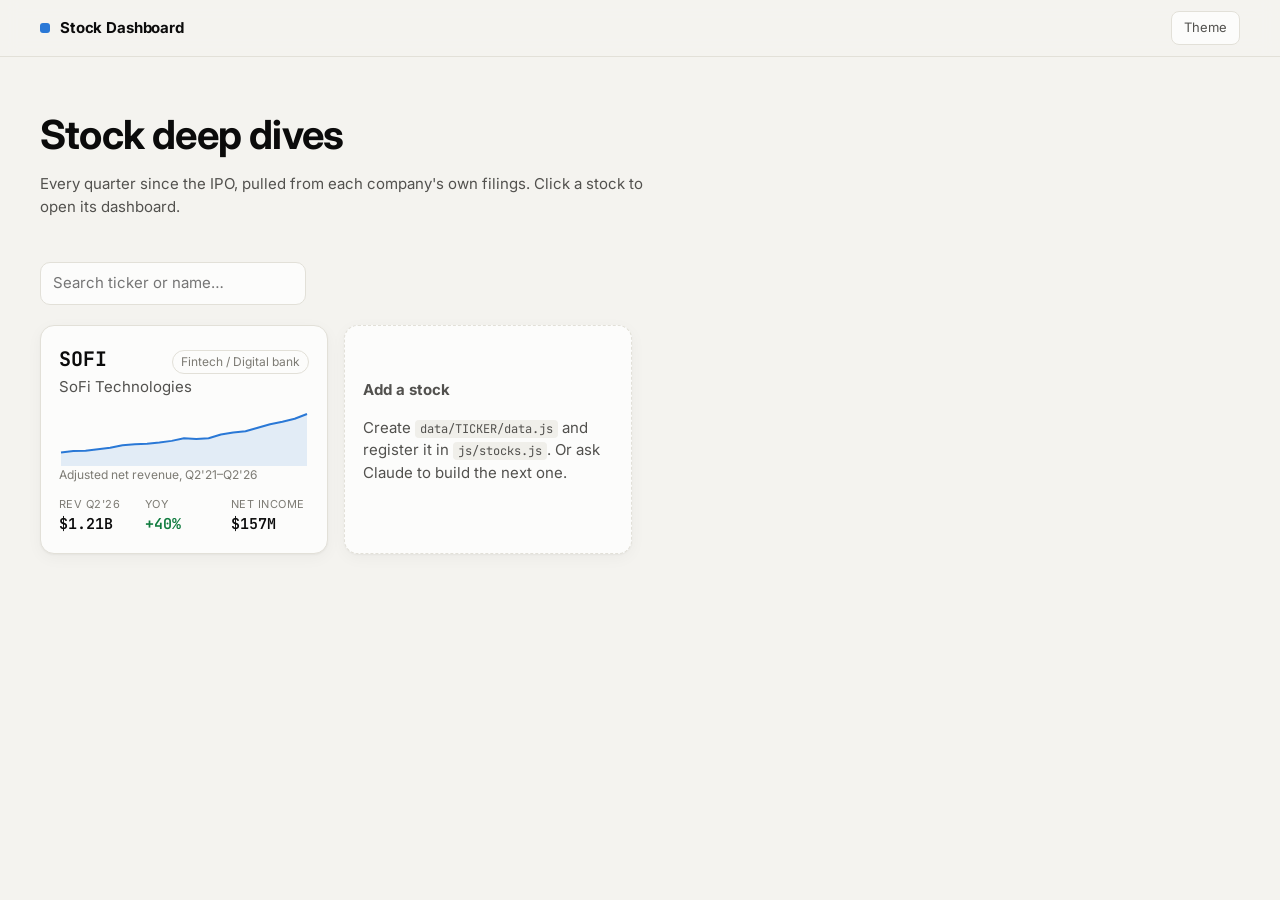
==== index.html @ 231683e0 "sofi ddep dive" ====
<!doctype html>
<html lang="en">
<head>
  <meta charset="utf-8">
  <meta name="viewport" content="width=device-width, initial-scale=1">
  <title>Stock Dashboard</title>
  <link rel="preconnect" href="https://fonts.googleapis.com">
  <link href="https://fonts.googleapis.com/css2?family=Inter:wght@400;600;700&family=JetBrains+Mono:wght@500;700&display=swap" rel="stylesheet">
  <link rel="stylesheet" href="css/style.css">
  <script src="js/common.js"></script>
</head>
<body>
  <header class="topbar">
    <div class="wrap">
      <a class="brand" href="index.html"><span class="dot"></span>Stock Dashboard</a>
      <button class="btn" onclick="toggleTheme()" aria-label="Toggle light/dark theme">Theme</button>
    </div>
  </header>

  <main class="wrap">
    <section class="hero">
      <h1>Stock deep dives</h1>
      <p>Every quarter since the IPO, pulled from each company's own filings. Click a stock to open its dashboard.</p>
    </section>

    <div class="toolbar">
      <input id="search" class="search" type="search" placeholder="Search ticker or name…" aria-label="Search stocks">
    </div>

    <section id="cards" class="grid-cards" aria-live="polite"></section>
  </main>

  <script src="js/stocks.js"></script>
  <script>
    const cardsEl = document.getElementById("cards");

    function sparkline(canvas, values) {
      const dpr = window.devicePixelRatio || 1;
      const w = canvas.clientWidth, h = canvas.clientHeight;
      canvas.width = w * dpr; canvas.height = h * dpr;
      const ctx = canvas.getContext("2d"); ctx.scale(dpr, dpr);
      const v = values.filter(x => x != null);
      const min = Math.min(0, ...v), max = Math.max(...v);
      const x = i => 2 + i * (w - 4) / (v.length - 1);
      const y = val => h - 4 - (val - min) / (max - min || 1) * (h - 8);
      ctx.beginPath();
      v.forEach((val, i) => i ? ctx.lineTo(x(i), y(val)) : ctx.moveTo(x(i), y(val)));
      ctx.strokeStyle = css("--accent"); ctx.lineWidth = 2; ctx.lineJoin = "round"; ctx.stroke();
      ctx.lineTo(x(v.length - 1), h); ctx.lineTo(x(0), h); ctx.closePath();
      ctx.globalAlpha = 0.12; ctx.fillStyle = css("--accent"); ctx.fill();
    }

    function render(filter = "") {
      cardsEl.innerHTML = "";
      const f = filter.toLowerCase();
      for (const s of STOCKS) {
        if (f && !(s.ticker + " " + s.name).toLowerCase().includes(f)) continue;
        const d = (window.STOCK_DATA || {})[s.ticker];
        const a = document.createElement("a");
        a.className = "card stock-card";
        a.href = "stock.html?t=" + encodeURIComponent(s.ticker);
        if (!d) {
          a.innerHTML = `<div class="row"><span class="ticker">${s.ticker}</span></div><div class="name">${s.name}</div><p class="chart-tip">Data file not found.</p>`;
          cardsEl.appendChild(a); continue;
        }
        const all = d.quarters.filter(r => r.cons_adjrev != null);
        const qs = all.filter(r => r.q >= "2021-Q2"), yago = all[all.length - 5];
        const last = qs[qs.length - 1];
        a.innerHTML = `
          <div class="row"><span class="ticker">${s.ticker}</span><span class="tag">${s.sector}</span></div>
          <div class="name">${s.name}</div>
          <canvas aria-label="Quarterly adjusted revenue trend"></canvas>
          <div class="chart-tip">Adjusted net revenue, ${fmt.q(qs[0].q)}–${fmt.q(last.q)}</div>
          <div class="mini">
            <div><div class="lbl">Rev ${fmt.q(last.q)}</div><div class="val">${fmt.money(last.cons_adjrev)}</div></div>
            <div><div class="lbl">YoY</div><div class="val ${growth(last.cons_adjrev, yago.cons_adjrev) >= 0 ? "up" : "down"}">${fmt.pct(growth(last.cons_adjrev, yago.cons_adjrev))}</div></div>
            <div><div class="lbl">Net income</div><div class="val">${fmt.money(last.cons_ni)}</div></div>
          </div>`;
        cardsEl.appendChild(a);
        requestAnimationFrame(() => sparkline(a.querySelector("canvas"), qs.map(r => r.cons_adjrev)));
      }
      const add = document.createElement("div");
      add.className = "card add-card";
      add.innerHTML = `<strong>Add a stock</strong><p>Create <code>data/TICKER/data.js</code> and register it in <code>js/stocks.js</code>. Or ask Claude to build the next one.</p>`;
      cardsEl.appendChild(add);
    }

    Promise.allSettled(STOCKS.map(s => loadScript(s.data))).then(() => render());
    document.getElementById("search").addEventListener("input", e => render(e.target.value));
    document.addEventListener("themechange", () => render(document.getElementById("search").value));
  </script>
</body>
</html>
---- css/style.css ----
/* Stock Dashboard — shared styles */
:root {
  color-scheme: light;
  --bg: #f4f3ef;
  --surface: #fcfcfb;
  --surface-2: #f0efea;
  --border: #e2e0d8;
  --text: #0b0b0b;
  --text-2: #52514e;
  --text-3: #7d7b74;
  --accent: #2a78d6;
  --good: #0f7b3e;
  --bad: #c0392b;
  --grid: rgba(0,0,0,0.07);
  --s1: #2a78d6; /* Lending */
  --s2: #eb6834; /* Financial Services */
  --s3: #1baf7a; /* Tech Platform */
  --shadow: 0 1px 2px rgba(0,0,0,.04), 0 4px 16px rgba(0,0,0,.04);
  --radius: 14px;
  --mono: "JetBrains Mono", ui-monospace, SFMono-Regular, Menlo, monospace;
  --sans: "Inter", system-ui, -apple-system, "Segoe UI", sans-serif;
}
@media (prefers-color-scheme: dark) {
  :root:not([data-theme="light"]) {
    color-scheme: dark;
    --bg: #121211; --surface: #1a1a19; --surface-2: #232321; --border: #2f2f2c;
    --text: #f0efec; --text-2: #c3c2b7; --text-3: #8f8e86; --accent: #3987e5;
    --good: #3fbf74; --bad: #ef6b5e; --grid: rgba(255,255,255,0.08);
    --s1: #3987e5; --s2: #d95926; --s3: #199e70;
    --shadow: none;
  }
}
:root[data-theme="dark"] {
  color-scheme: dark;
  --bg: #121211; --surface: #1a1a19; --surface-2: #232321; --border: #2f2f2c;
  --text: #f0efec; --text-2: #c3c2b7; --text-3: #8f8e86; --accent: #3987e5;
  --good: #3fbf74; --bad: #ef6b5e; --grid: rgba(255,255,255,0.08);
  --s1: #3987e5; --s2: #d95926; --s3: #199e70;
  --shadow: none;
}

* { box-sizing: border-box; }
html, body { margin: 0; }
body { background: var(--bg); color: var(--text); font-family: var(--sans); font-size: 15px; line-height: 1.5; -webkit-font-smoothing: antialiased; }
a { color: var(--accent); text-decoration: none; }
a:hover { text-decoration: underline; }
.wrap { max-width: 1240px; margin: 0 auto; padding: 0 20px; }
.num { font-family: var(--mono); font-variant-numeric: tabular-nums; }

/* Top bar */
.topbar { position: sticky; top: 0; z-index: 10; background: color-mix(in srgb, var(--bg) 88%, transparent); backdrop-filter: blur(8px); border-bottom: 1px solid var(--border); }
.topbar .wrap { display: flex; align-items: center; justify-content: space-between; height: 56px; gap: 12px; }
.brand { font-weight: 700; letter-spacing: -.01em; color: var(--text); display: flex; align-items: center; gap: 10px; }
.brand .dot { width: 10px; height: 10px; border-radius: 3px; background: var(--accent); }
.btn { font: inherit; font-size: 13px; color: var(--text-2); background: var(--surface); border: 1px solid var(--border); border-radius: 8px; padding: 6px 12px; cursor: pointer; }
.btn:hover { color: var(--text); }
.btn.active { color: var(--surface); background: var(--text); border-color: var(--text); }

/* Home */
.hero { padding: 48px 0 24px; }
.hero h1 { font-size: clamp(28px, 4vw, 40px); letter-spacing: -.02em; margin: 0 0 8px; }
.hero p { color: var(--text-2); margin: 0; max-width: 640px; }
.toolbar { display: flex; gap: 10px; align-items: center; margin: 20px 0; flex-wrap: wrap; }
.search { font: inherit; padding: 9px 12px; border: 1px solid var(--border); border-radius: 10px; background: var(--surface); color: var(--text); min-width: 240px; }
.grid-cards { display: grid; grid-template-columns: repeat(auto-fill, minmax(280px, 1fr)); gap: 16px; padding-bottom: 48px; }
.card { background: var(--surface); border: 1px solid var(--border); border-radius: var(--radius); box-shadow: var(--shadow); padding: 18px; }
a.stock-card { display: block; color: inherit; transition: transform .12s ease, border-color .12s; }
a.stock-card:hover { text-decoration: none; transform: translateY(-2px); border-color: var(--accent); }
.stock-card .row { display: flex; justify-content: space-between; align-items: baseline; gap: 8px; }
.ticker { font-family: var(--mono); font-weight: 700; font-size: 20px; }
.tag { font-size: 12px; color: var(--text-3); border: 1px solid var(--border); border-radius: 999px; padding: 2px 8px; white-space: nowrap; }
.stock-card .name { color: var(--text-2); margin: 2px 0 12px; }
.stock-card canvas { width: 100%; height: 56px; display: block; }
.mini { display: grid; grid-template-columns: repeat(3, 1fr); gap: 8px; margin-top: 12px; }
.mini .lbl { font-size: 11px; color: var(--text-3); text-transform: uppercase; letter-spacing: .04em; }
.mini .val { font-family: var(--mono); font-size: 15px; font-weight: 600; }
.add-card { border-style: dashed; color: var(--text-2); display: flex; flex-direction: column; justify-content: center; min-height: 200px; }
.add-card code { font-family: var(--mono); font-size: 12px; background: var(--surface-2); padding: 1px 5px; border-radius: 4px; }

/* Dashboard */
.dash-head { padding: 28px 0 8px; display: flex; justify-content: space-between; align-items: flex-end; gap: 16px; flex-wrap: wrap; }
.dash-head h1 { margin: 0; font-size: clamp(26px, 3.5vw, 36px); letter-spacing: -.02em; }
.dash-head h1 .ticker { font-size: inherit; color: var(--accent); margin-right: 10px; }
.dash-head .sub { color: var(--text-2); margin-top: 4px; }
.back { font-size: 13px; color: var(--text-3); }
.kpis { display: grid; grid-template-columns: repeat(auto-fit, minmax(170px, 1fr)); gap: 12px; margin: 20px 0; }
.kpi .lbl { font-size: 12px; color: var(--text-3); text-transform: uppercase; letter-spacing: .04em; }
.kpi .val { font-family: var(--mono); font-size: 26px; font-weight: 600; letter-spacing: -.02em; margin: 2px 0; }
.kpi .chg { font-size: 13px; color: var(--text-2); }
.up { color: var(--good); } .down { color: var(--bad); }
.section-title { display: flex; justify-content: space-between; align-items: center; gap: 12px; margin: 36px 0 12px; flex-wrap: wrap; }
.section-title h2 { margin: 0; font-size: 20px; letter-spacing: -.01em; }
.section-title p { margin: 2px 0 0; color: var(--text-2); font-size: 14px; }
.filters { display: flex; gap: 6px; flex-wrap: wrap; }
.charts { display: grid; grid-template-columns: repeat(auto-fit, minmax(360px, 1fr)); gap: 16px; }
.chart-card h3 { margin: 0; font-size: 15px; }
.chart-card .cap { color: var(--text-2); font-size: 13px; margin: 2px 0 10px; min-height: 20px; }
.chart-card .box { position: relative; height: 240px; }
.two-col { display: grid; grid-template-columns: 1fr 1fr; gap: 16px; }
.thesis h3 { margin: 0 0 8px; font-size: 15px; display: flex; align-items: center; gap: 8px; }
.thesis ul { margin: 0; padding-left: 18px; color: var(--text-2); }
.thesis li { margin: 6px 0; }
.pill { font-size: 11px; font-weight: 700; padding: 2px 8px; border-radius: 999px; }
.pill.bull { background: color-mix(in srgb, var(--good) 15%, transparent); color: var(--good); }
.pill.bear { background: color-mix(in srgb, var(--bad) 15%, transparent); color: var(--bad); }
table { width: 100%; border-collapse: collapse; font-size: 13px; }
th, td { padding: 8px 10px; border-bottom: 1px solid var(--border); text-align: right; white-space: nowrap; }
th:first-child, td:first-child { text-align: left; position: sticky; left: 0; background: var(--surface); }
thead th { color: var(--text-3); font-weight: 600; font-size: 12px; text-transform: uppercase; letter-spacing: .03em; }
.table-wrap { overflow-x: auto; }
.guidance td:first-child { font-weight: 600; }
.guidance td, .guidance th { text-align: left; white-space: normal; }
.timeline { display: grid; gap: 10px; }
.tl-item { display: grid; grid-template-columns: 90px 1fr; gap: 16px; padding: 14px 16px; }
.tl-q { font-family: var(--mono); font-weight: 700; }
.tl-stats { font-size: 12px; color: var(--text-3); font-family: var(--mono); margin-top: 2px; }
.tl-note { color: var(--text-2); margin: 0 0 6px; }
.tl-links { display: flex; gap: 12px; flex-wrap: wrap; font-size: 13px; }
.footer { color: var(--text-3); font-size: 12px; padding: 32px 0 48px; }
.box .legend { position: absolute; top: 0; left: 0; display: flex; gap: 14px; flex-wrap: wrap; font-size: 12px; color: var(--text-2); }
.box .legend i, .tip i { display: inline-block; width: 10px; height: 10px; border-radius: 2px; margin-right: 6px; vertical-align: -1px; }
.box svg { display: block; overflow: visible; }
.box svg .ax { font-size: 11px; fill: var(--text-3); font-family: var(--sans); }
.tip { position: absolute; pointer-events: none; background: var(--surface); border: 1px solid var(--border); border-radius: 8px; padding: 8px 10px; font-size: 12px; color: var(--text-2); box-shadow: 0 4px 16px rgba(0,0,0,.12); white-space: nowrap; z-index: 2; }
.tip b { color: var(--text); display: block; margin-bottom: 2px; }
.chart-card { display: flex; flex-direction: column; }
.chart-card.wide { grid-column: 1 / -1; }
.chart-card.wide .box { height: 280px; }
.explain { margin-top: 12px; border-top: 1px solid var(--border); padding-top: 10px; font-size: 14px; color: var(--text-2); }
.explain summary { cursor: pointer; color: var(--accent); font-weight: 600; font-size: 13px; list-style: none; }
.explain summary::-webkit-details-marker { display: none; }
.explain summary::before { content: "ⓘ "; }
.explain[open] summary { margin-bottom: 6px; }
.explain p { margin: 6px 0; }
.explain ul { margin: 6px 0; padding-left: 18px; }
.explain li { margin: 4px 0; }
.explain b { color: var(--text); }
.box svg .ax.ref { fill: var(--text-2); font-weight: 600; }
.glossary dl { margin: 0; display: grid; grid-template-columns: repeat(auto-fit, minmax(300px, 1fr)); gap: 14px 28px; }
.glossary dt { font-weight: 700; font-size: 14px; }
.glossary dd { margin: 2px 0 0; color: var(--text-2); font-size: 14px; }
.chart-tip { font-size: 12px; color: var(--text-3); }

@media (max-width: 760px) {
  .two-col { grid-template-columns: 1fr; }
  .charts { grid-template-columns: 1fr; }
  .tl-item { grid-template-columns: 1fr; gap: 4px; }
  .wrap { padding: 0 16px; }
  .search { min-width: 0; width: 100%; }
}
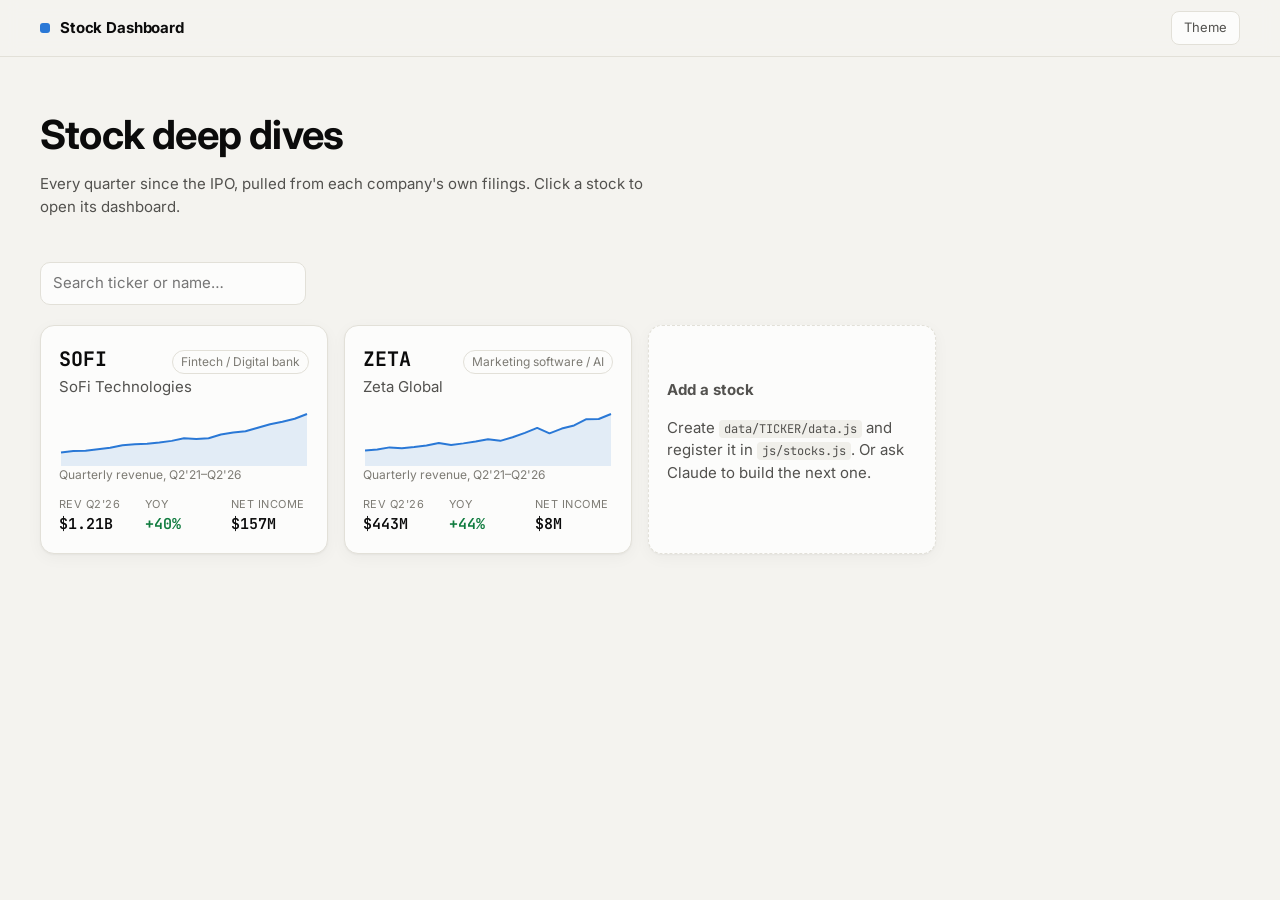
==== commit fbd8ca5c: "added ZETA" ====
--- a/index.html
+++ b/index.html
@@ -70,7 +70,7 @@
           <div class="row"><span class="ticker">${s.ticker}</span><span class="tag">${s.sector}</span></div>
           <div class="name">${s.name}</div>
           <canvas aria-label="Quarterly adjusted revenue trend"></canvas>
-          <div class="chart-tip">Adjusted net revenue, ${fmt.q(qs[0].q)}–${fmt.q(last.q)}</div>
+          <div class="chart-tip">Quarterly revenue, ${fmt.q(qs[0].q)}–${fmt.q(last.q)}</div>
           <div class="mini">
             <div><div class="lbl">Rev ${fmt.q(last.q)}</div><div class="val">${fmt.money(last.cons_adjrev)}</div></div>
             <div><div class="lbl">YoY</div><div class="val ${growth(last.cons_adjrev, yago.cons_adjrev) >= 0 ? "up" : "down"}">${fmt.pct(growth(last.cons_adjrev, yago.cons_adjrev))}</div></div>
--- a/css/style.css
+++ b/css/style.css
@@ -15,6 +15,7 @@
   --s1: #2a78d6; /* Lending */
   --s2: #eb6834; /* Financial Services */
   --s3: #1baf7a; /* Tech Platform */
+  --s4: #eda100;
   --shadow: 0 1px 2px rgba(0,0,0,.04), 0 4px 16px rgba(0,0,0,.04);
   --radius: 14px;
   --mono: "JetBrains Mono", ui-monospace, SFMono-Regular, Menlo, monospace;
@@ -26,7 +27,7 @@
     --bg: #121211; --surface: #1a1a19; --surface-2: #232321; --border: #2f2f2c;
     --text: #f0efec; --text-2: #c3c2b7; --text-3: #8f8e86; --accent: #3987e5;
     --good: #3fbf74; --bad: #ef6b5e; --grid: rgba(255,255,255,0.08);
-    --s1: #3987e5; --s2: #d95926; --s3: #199e70;
+    --s1: #3987e5; --s2: #d95926; --s3: #199e70; --s4: #c98500;
     --shadow: none;
   }
 }
@@ -35,7 +36,7 @@
   --bg: #121211; --surface: #1a1a19; --surface-2: #232321; --border: #2f2f2c;
   --text: #f0efec; --text-2: #c3c2b7; --text-3: #8f8e86; --accent: #3987e5;
   --good: #3fbf74; --bad: #ef6b5e; --grid: rgba(255,255,255,0.08);
-  --s1: #3987e5; --s2: #d95926; --s3: #199e70;
+  --s1: #3987e5; --s2: #d95926; --s3: #199e70; --s4: #c98500;
   --shadow: none;
 }
 
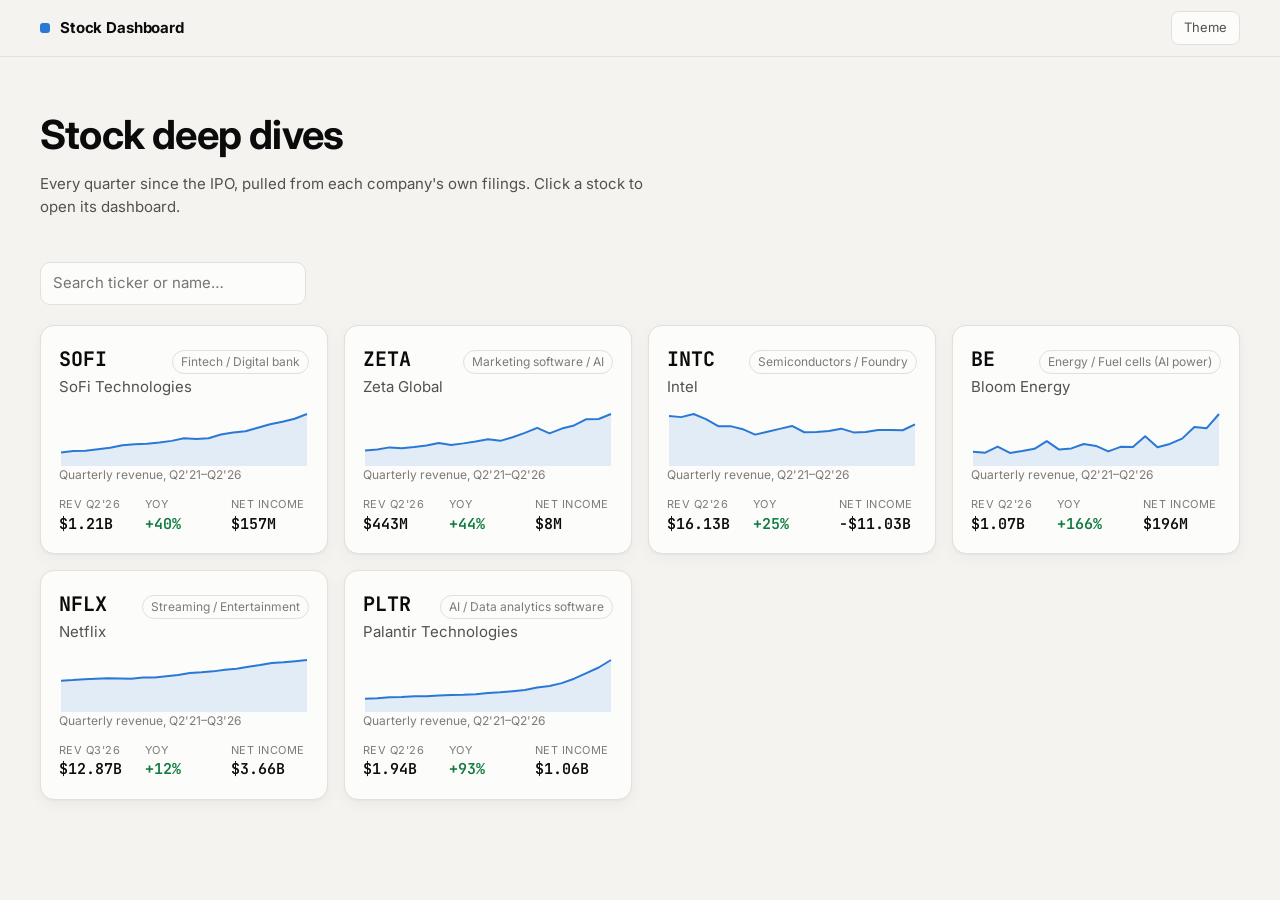
==== commit fae1d161: "added palantir" ====
--- a/index.html
+++ b/index.html
@@ -79,10 +79,6 @@
         cardsEl.appendChild(a);
         requestAnimationFrame(() => sparkline(a.querySelector("canvas"), qs.map(r => r.cons_adjrev)));
       }
-      const add = document.createElement("div");
-      add.className = "card add-card";
-      add.innerHTML = `<strong>Add a stock</strong><p>Create <code>data/TICKER/data.js</code> and register it in <code>js/stocks.js</code>. Or ask Claude to build the next one.</p>`;
-      cardsEl.appendChild(add);
     }
 
     Promise.allSettled(STOCKS.map(s => loadScript(s.data))).then(() => render());
--- a/css/style.css
+++ b/css/style.css
@@ -140,6 +140,15 @@
 .glossary dl { margin: 0; display: grid; grid-template-columns: repeat(auto-fit, minmax(300px, 1fr)); gap: 14px 28px; }
 .glossary dt { font-weight: 700; font-size: 14px; }
 .glossary dd { margin: 2px 0 0; color: var(--text-2); font-size: 14px; }
+.outlook { display: grid; grid-template-columns: repeat(auto-fit, minmax(210px, 1fr)); gap: 12px; }
+.ol-item .lbl { font-size: 12px; color: var(--text-3); text-transform: uppercase; letter-spacing: .04em; margin-bottom: 8px; }
+.ol-grid { display: grid; grid-template-columns: auto 1fr; gap: 14px; align-items: start; }
+.ol-k { font-size: 11px; color: var(--text-3); }
+.ol-v { font-size: 22px; font-weight: 600; letter-spacing: -.02em; }
+.ol-g { font-size: 13px; color: var(--text); font-weight: 600; line-height: 1.35; margin-top: 2px; }
+.ol-actual { margin-top: 8px; font-size: 13px; }
+.ol-foot { margin-top: 10px; padding-top: 8px; border-top: 1px solid var(--border); font-size: 12px; color: var(--text-2); }
+.ol-src { font-size: 12px; color: var(--text-3); margin: 8px 0 24px; }
 .chart-tip { font-size: 12px; color: var(--text-3); }
 
 @media (max-width: 760px) {
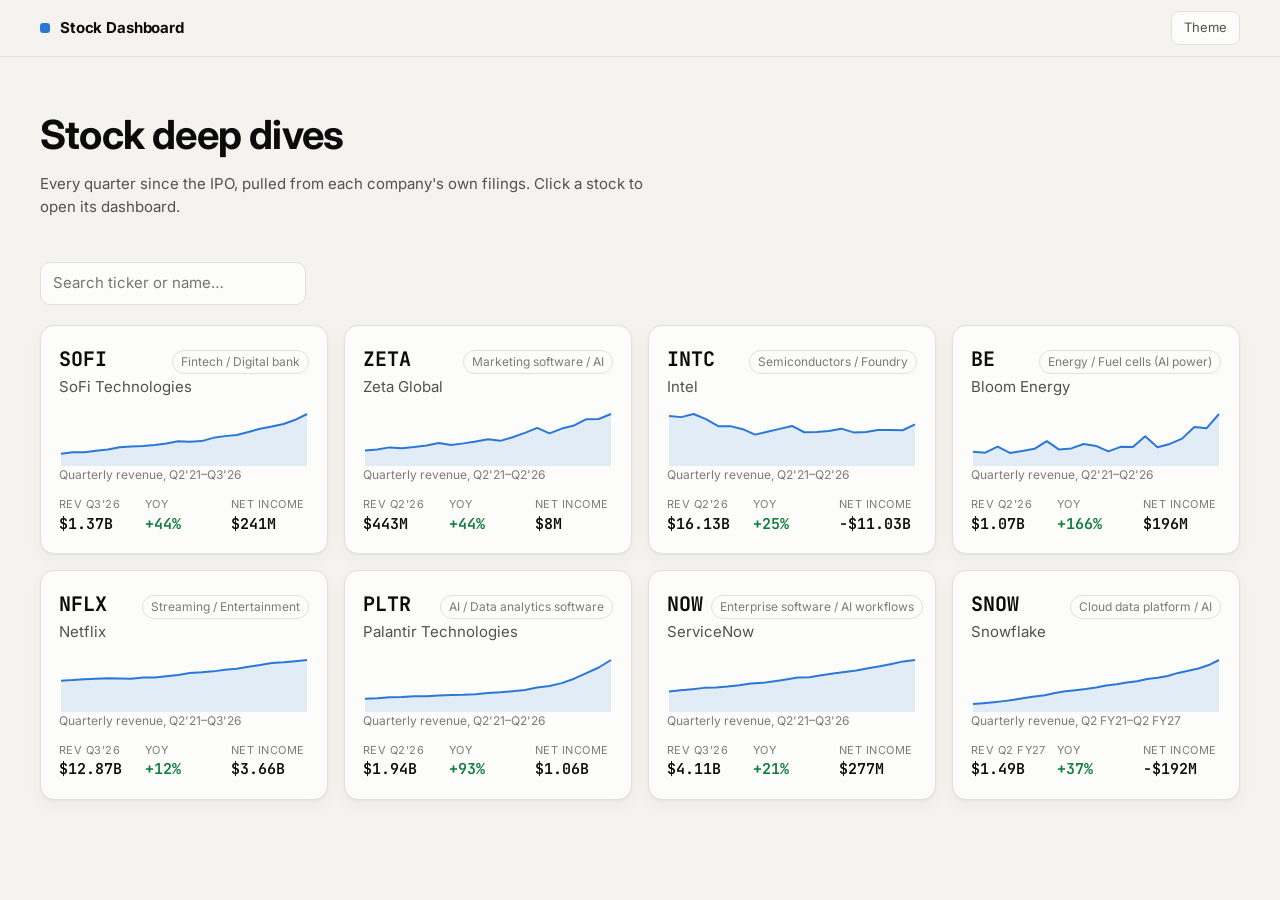
==== commit 7beab85b: "added SNOW" ====
--- a/index.html
+++ b/index.html
@@ -56,6 +56,7 @@
       for (const s of STOCKS) {
         if (f && !(s.ticker + " " + s.name).toLowerCase().includes(f)) continue;
         const d = (window.STOCK_DATA || {})[s.ticker];
+        window.FMT_FISCAL = !!(d && d.meta.fiscal);
         const a = document.createElement("a");
         a.className = "card stock-card";
         a.href = "stock.html?t=" + encodeURIComponent(s.ticker);
@@ -79,6 +80,7 @@
         cardsEl.appendChild(a);
         requestAnimationFrame(() => sparkline(a.querySelector("canvas"), qs.map(r => r.cons_adjrev)));
       }
+      window.FMT_FISCAL = false;
     }
 
     Promise.allSettled(STOCKS.map(s => loadScript(s.data))).then(() => render());
